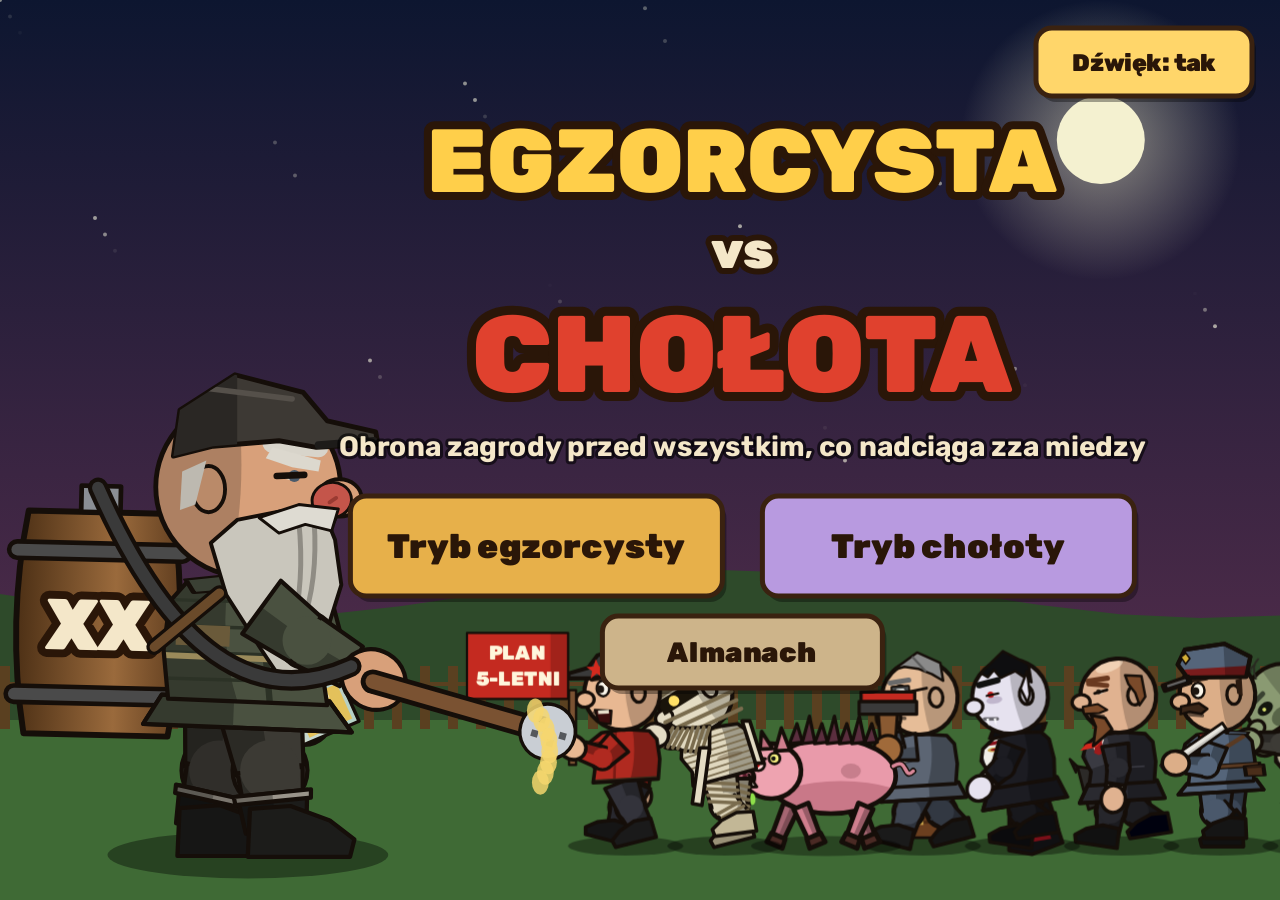
==== index.html @ 18f667c8 "egzorcysta-vs-cholota: gra z artefaktu Claude, podzielona na pliki Jeden plik HTML z artefaktu rozbi" ====
<!doctype html>
<html lang="pl">
<head>
<meta charset="utf-8">
<meta name="viewport" content="width=device-width, initial-scale=1, viewport-fit=cover">
<meta name="mobile-web-app-capable" content="yes">
<meta name="apple-mobile-web-app-capable" content="yes">
<meta name="apple-mobile-web-app-status-bar-style" content="black-translucent">
<meta name="theme-color" content="#2a1a0c">
<title>Egzorcysta vs Chołota</title>
<link rel="preconnect" href="https://fonts.googleapis.com">
<link rel="preconnect" href="https://fonts.gstatic.com" crossorigin>
<link href="https://fonts.googleapis.com/css2?family=Rubik:wght@500;700;900&display=swap" rel="stylesheet">
<link rel="manifest" href="manifest.json">
<link rel="icon" href="icon.svg">
<link rel="stylesheet" href="css/app.css">
</head>
<body>
<canvas id="c" aria-label="Gra Egzorcysta vs Chołota"></canvas>
<script src="js/init.js"></script>
<script src="js/prymitywy_rysowania.js"></script>
<script src="js/dane_sprzet.js"></script>
<script src="js/dane_cholota.js"></script>
<script src="js/poziomy.js"></script>
<script src="js/tryb_zly_cholota.js"></script>
<script src="js/zapis.js"></script>
<script src="js/stan.js"></script>
<script src="js/obrazenia.js"></script>
<script src="js/logika.js"></script>
<script src="js/nowa_grafika_szkielet.js"></script>
<script src="js/grafika_v3_reszta.js"></script>
<script src="js/bufor_gotowych_klatek.js"></script>
<script src="js/rysowanie_pole.js"></script>
<script src="js/ui.js"></script>
<script src="js/pokaz_dzialania_broni.js"></script>
<script src="js/almanach.js"></script>
<script src="js/dzwiek_syntezowany_bez.js"></script>
<script src="js/petla_i_wejscie.js"></script>
<script>if('serviceWorker' in navigator)navigator.serviceWorker.register('sw.js');</script>
</body>
</html>
---- css/app.css ----
:root{--bg:#1d140b;--fg:#f4e7c9;color-scheme:light dark;box-sizing:border-box;padding-top:env(safe-area-inset-top,0px);padding-bottom:env(safe-area-inset-bottom,0px);padding-left:env(safe-area-inset-left,0px);padding-right:env(safe-area-inset-right,0px);}
@media (prefers-color-scheme: dark){:root:not([data-theme="light"]){--bg:#140d07;--fg:#f4e7c9;color-scheme:dark;}}
:root[data-theme="dark"]{--bg:#140d07;--fg:#f4e7c9;color-scheme:dark;}
html{height:100%;scroll-padding-top:env(safe-area-inset-top,0px);background:var(--bg);}
body{height:100%;margin:0;background:var(--bg);color:var(--fg);overflow:hidden;touch-action:none;-webkit-user-select:none;user-select:none;-webkit-touch-callout:none;-webkit-tap-highlight-color:transparent;font-family:Rubik,system-ui,sans-serif;}
#c{display:block;width:100%;height:100%;}
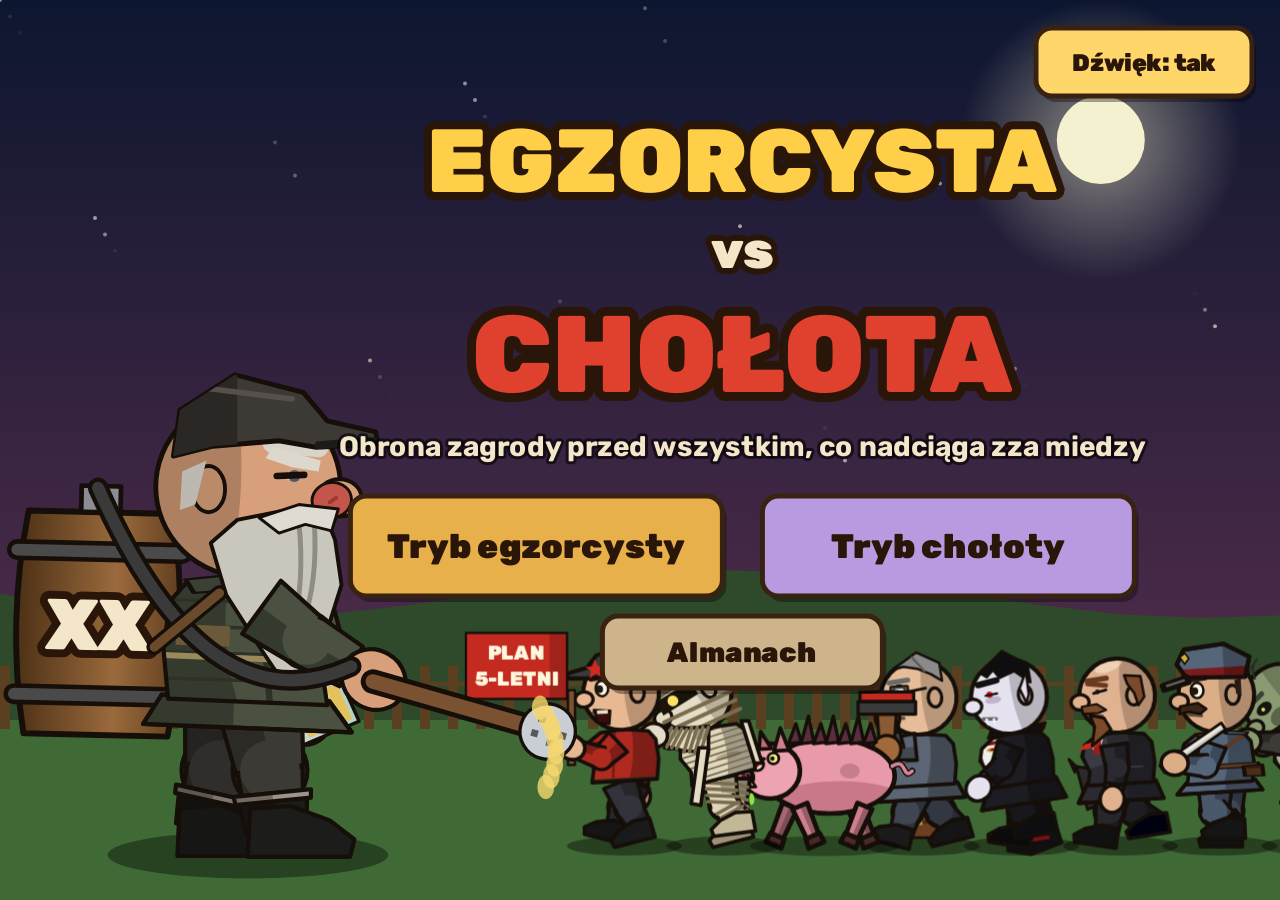
==== commit 1ed8b574: "sw: bez service workera na localhost Stale-while-revalidate serwował stare pliki po edycji, więc zmi" ====
--- a/index.html
+++ b/index.html
@@ -36,6 +36,7 @@
 <script src="js/almanach.js"></script>
 <script src="js/dzwiek_syntezowany_bez.js"></script>
 <script src="js/petla_i_wejscie.js"></script>
-<script>if('serviceWorker' in navigator)navigator.serviceWorker.register('sw.js');</script>
+<!-- offline tylko na serwerze; lokalnie cache psułby podgląd zmian -->
+<script>if('serviceWorker' in navigator&&!/^(localhost|127\.)/.test(location.hostname))navigator.serviceWorker.register('sw.js');</script>
 </body>
 </html>
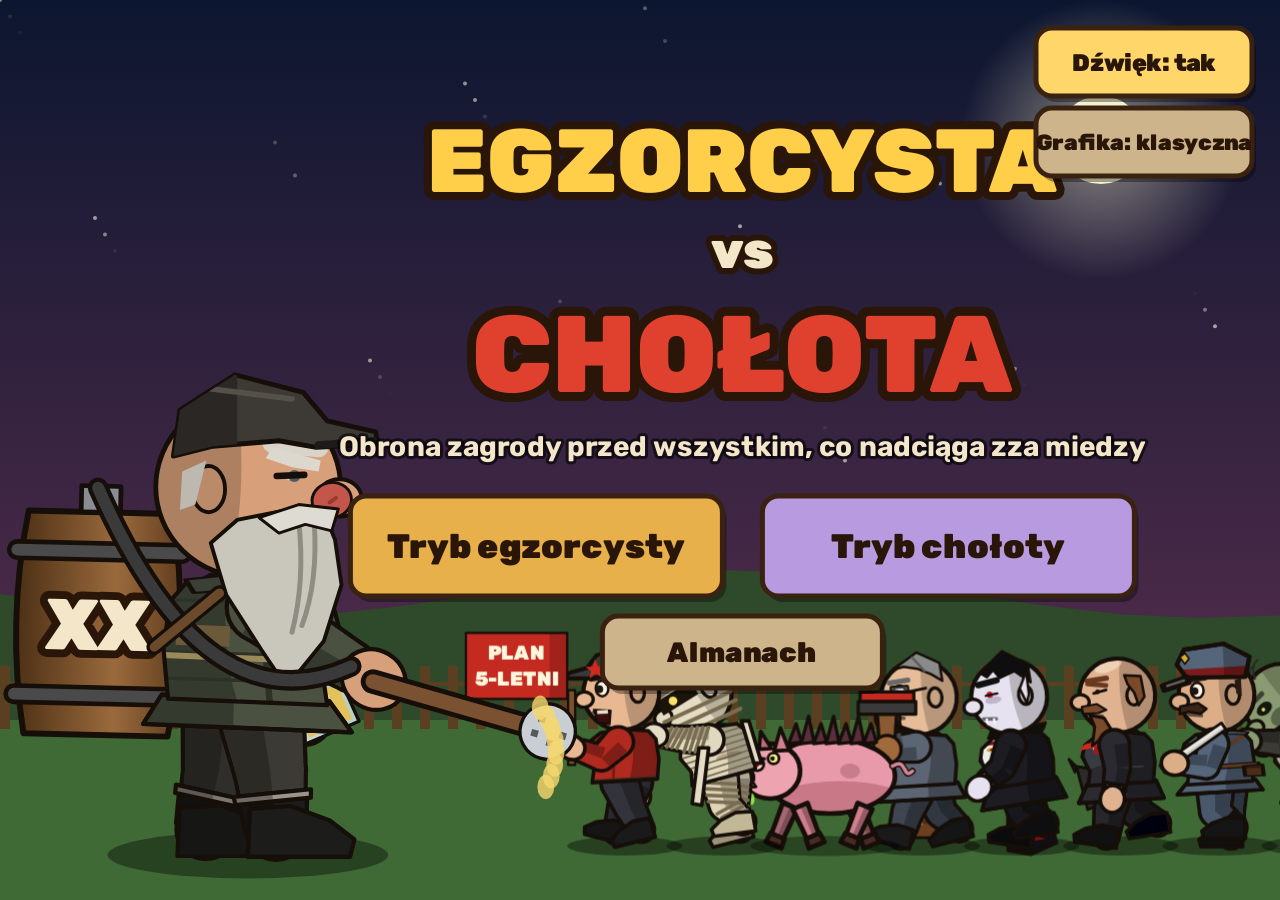
==== commit 617b79d2: "gra: przełącznik grafiki (klasyczna, rysunek, rysunek lekki, piksel) i dopasowanie rozmiarów stylów " ====
--- a/index.html
+++ b/index.html
@@ -34,6 +34,21 @@
 <script src="js/ui.js"></script>
 <script src="js/pokaz_dzialania_broni.js"></script>
 <script src="js/almanach.js"></script>
+<!-- style grafiki do wyboru w grze (przełącznik na tytule i w pauzie) -->
+<script src="js/styl_gry.js"></script>
+<script src="js/styles/odnowa.js"></script>
+<script src="js/styles/odnowa_ludzie.js"></script>
+<script src="js/styles/odnowa_ludzie2.js"></script>
+<script src="js/styles/odnowa_stwory.js"></script>
+<script src="js/styles/odnowa_sprzet1.js"></script>
+<script src="js/styles/odnowa_sprzet2.js"></script>
+<script src="js/styles/odnowa_lekka.js"></script>
+<script src="js/styles/pixel.js"></script>
+<script src="js/styles/pixel_ludzie.js"></script>
+<script src="js/styles/pixel_ludzie2.js"></script>
+<script src="js/styles/pixel_stwory.js"></script>
+<script src="js/styles/pixel_sprzet1.js"></script>
+<script src="js/styles/pixel_sprzet2.js"></script>
 <script src="js/dzwiek_syntezowany_bez.js"></script>
 <script src="js/petla_i_wejscie.js"></script>
 <!-- offline tylko na serwerze; lokalnie cache psułby podgląd zmian -->
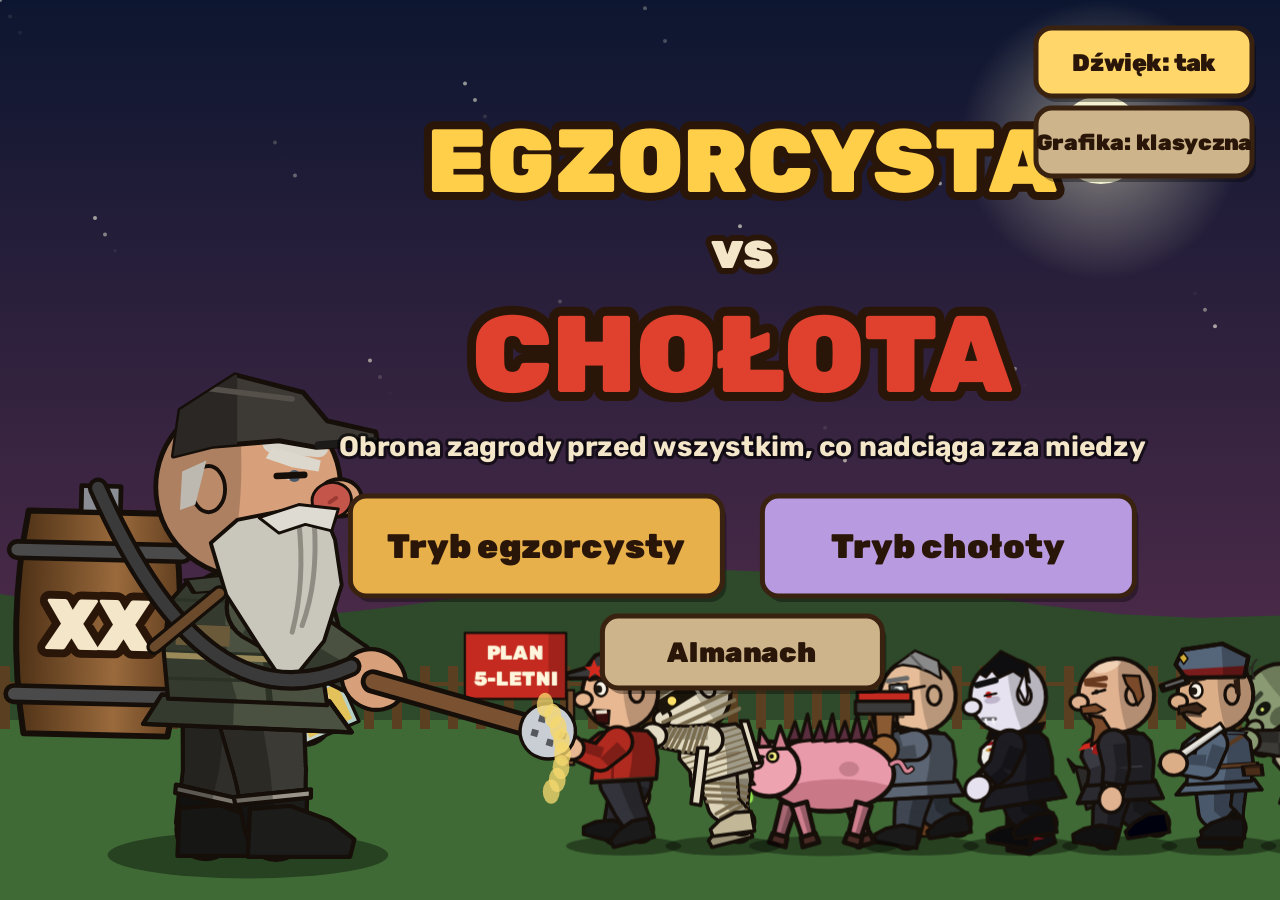
==== commit bf639c97: "style: Zdzichu w intro, przy Ursusie i przy przegranej oraz pociski w rysunku i pikselach - drawHuma" ====
--- a/index.html
+++ b/index.html
@@ -42,6 +42,7 @@
 <script src="js/styles/odnowa_stwory.js"></script>
 <script src="js/styles/odnowa_sprzet1.js"></script>
 <script src="js/styles/odnowa_sprzet2.js"></script>
+<script src="js/styles/odnowa_pociski.js"></script>
 <script src="js/styles/odnowa_lekka.js"></script>
 <script src="js/styles/pixel.js"></script>
 <script src="js/styles/pixel_ludzie.js"></script>
@@ -49,6 +50,7 @@
 <script src="js/styles/pixel_stwory.js"></script>
 <script src="js/styles/pixel_sprzet1.js"></script>
 <script src="js/styles/pixel_sprzet2.js"></script>
+<script src="js/styles/pixel_pociski.js"></script>
 <script src="js/dzwiek_syntezowany_bez.js"></script>
 <script src="js/petla_i_wejscie.js"></script>
 <!-- offline tylko na serwerze; lokalnie cache psułby podgląd zmian -->
